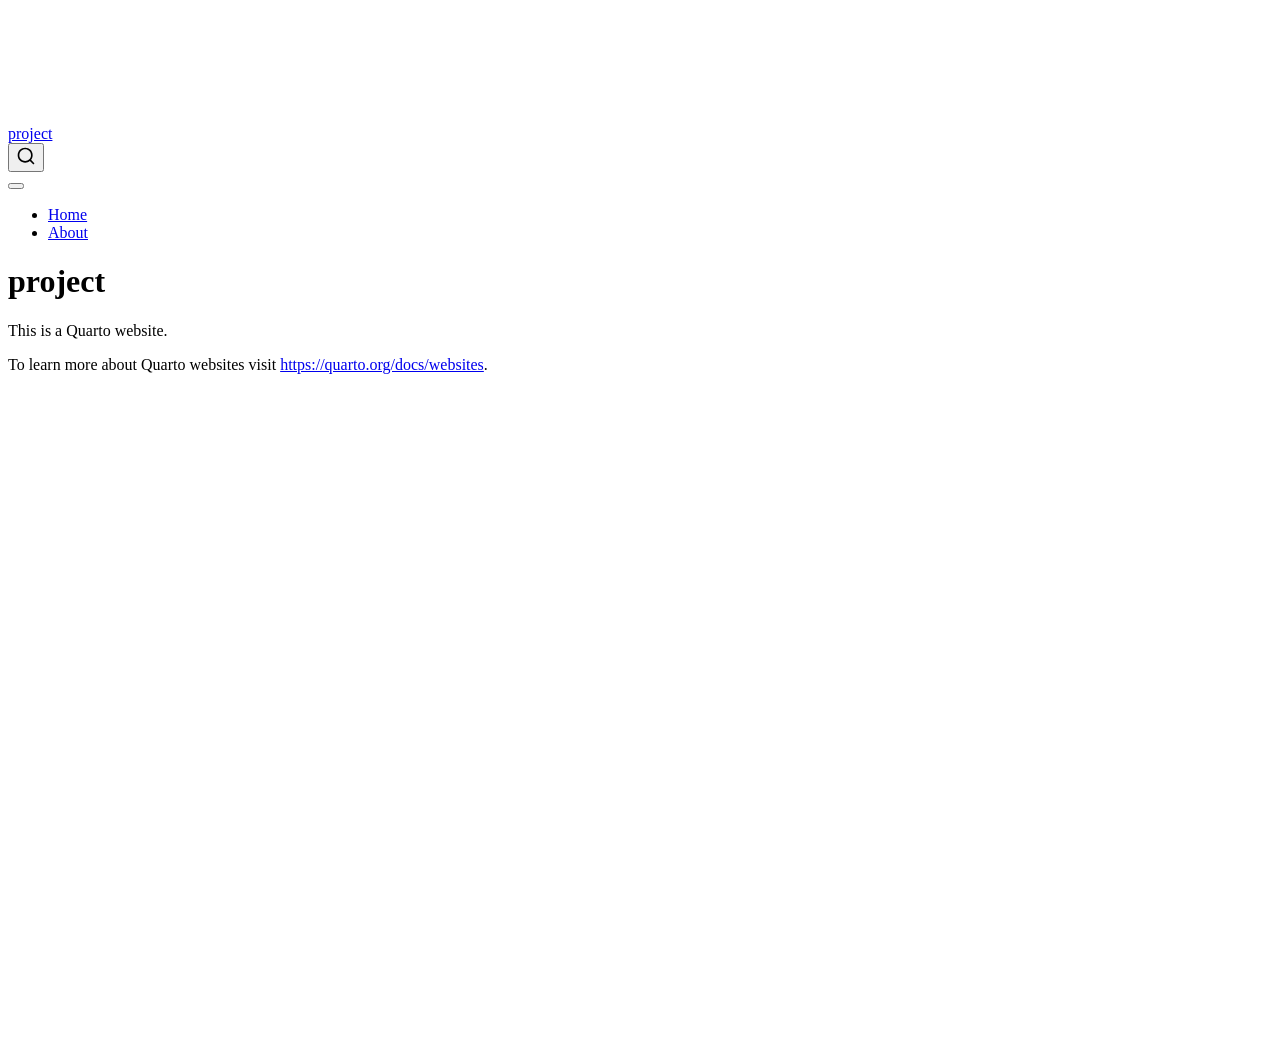
==== docs/index.html @ 721aa234 "initial commit" ====
<!DOCTYPE html>
<html xmlns="http://www.w3.org/1999/xhtml" lang="en" xml:lang="en"><head>

<meta charset="utf-8">
<meta name="generator" content="quarto-1.8.27">

<meta name="viewport" content="width=device-width, initial-scale=1.0, user-scalable=yes">


<title>project</title>
<style>
code{white-space: pre-wrap;}
span.smallcaps{font-variant: small-caps;}
div.columns{display: flex; gap: min(4vw, 1.5em);}
div.column{flex: auto; overflow-x: auto;}
div.hanging-indent{margin-left: 1.5em; text-indent: -1.5em;}
ul.task-list{list-style: none;}
ul.task-list li input[type="checkbox"] {
  width: 0.8em;
  margin: 0 0.8em 0.2em -1em; /* quarto-specific, see https://github.com/quarto-dev/quarto-cli/issues/4556 */ 
  vertical-align: middle;
}
</style>


<script src="site_libs/quarto-nav/quarto-nav.js"></script>
<script src="site_libs/quarto-nav/headroom.min.js"></script>
<script src="site_libs/clipboard/clipboard.min.js"></script>
<script src="site_libs/quarto-search/autocomplete.umd.js"></script>
<script src="site_libs/quarto-search/fuse.min.js"></script>
<script src="site_libs/quarto-search/quarto-search.js"></script>
<meta name="quarto:offset" content="./">
<script src="site_libs/quarto-html/quarto.js" type="module"></script>
<script src="site_libs/quarto-html/tabsets/tabsets.js" type="module"></script>
<script src="site_libs/quarto-html/axe/axe-check.js" type="module"></script>
<script src="site_libs/quarto-html/popper.min.js"></script>
<script src="site_libs/quarto-html/tippy.umd.min.js"></script>
<script src="site_libs/quarto-html/anchor.min.js"></script>
<link href="site_libs/quarto-html/tippy.css" rel="stylesheet">
<link href="site_libs/quarto-html/quarto-syntax-highlighting-ed96de9b727972fe78a7b5d16c58bf87.css" rel="stylesheet" id="quarto-text-highlighting-styles">
<script src="site_libs/bootstrap/bootstrap.min.js"></script>
<link href="site_libs/bootstrap/bootstrap-icons.css" rel="stylesheet">
<link href="site_libs/bootstrap/bootstrap-c82218b12ac0f327fa8bd7d074ce2147.min.css" rel="stylesheet" append-hash="true" id="quarto-bootstrap" data-mode="light">
<script id="quarto-search-options" type="application/json">{
  "location": "navbar",
  "copy-button": false,
  "collapse-after": 3,
  "panel-placement": "end",
  "type": "overlay",
  "limit": 50,
  "keyboard-shortcut": [
    "f",
    "/",
    "s"
  ],
  "show-item-context": false,
  "language": {
    "search-no-results-text": "No results",
    "search-matching-documents-text": "matching documents",
    "search-copy-link-title": "Copy link to search",
    "search-hide-matches-text": "Hide additional matches",
    "search-more-match-text": "more match in this document",
    "search-more-matches-text": "more matches in this document",
    "search-clear-button-title": "Clear",
    "search-text-placeholder": "",
    "search-detached-cancel-button-title": "Cancel",
    "search-submit-button-title": "Submit",
    "search-label": "Search"
  }
}</script>


<link rel="stylesheet" href="styles.css">
</head>

<body class="nav-fixed quarto-light">

<div id="quarto-search-results"></div>
  <header id="quarto-header" class="headroom fixed-top">
    <nav class="navbar navbar-expand-lg " data-bs-theme="dark">
      <div class="navbar-container container-fluid">
      <div class="navbar-brand-container mx-auto">
    <a class="navbar-brand" href="./index.html">
    <span class="navbar-title">project</span>
    </a>
  </div>
            <div id="quarto-search" class="" title="Search"></div>
          <button class="navbar-toggler" type="button" data-bs-toggle="collapse" data-bs-target="#navbarCollapse" aria-controls="navbarCollapse" role="menu" aria-expanded="false" aria-label="Toggle navigation" onclick="if (window.quartoToggleHeadroom) { window.quartoToggleHeadroom(); }">
  <span class="navbar-toggler-icon"></span>
</button>
          <div class="collapse navbar-collapse" id="navbarCollapse">
            <ul class="navbar-nav navbar-nav-scroll me-auto">
  <li class="nav-item">
    <a class="nav-link active" href="./index.html" aria-current="page"> 
<span class="menu-text">Home</span></a>
  </li>  
  <li class="nav-item">
    <a class="nav-link" href="./about.html"> 
<span class="menu-text">About</span></a>
  </li>  
</ul>
          </div> <!-- /navcollapse -->
            <div class="quarto-navbar-tools">
</div>
      </div> <!-- /container-fluid -->
    </nav>
</header>
<!-- content -->
<div id="quarto-content" class="quarto-container page-columns page-rows-contents page-layout-article page-navbar">
<!-- sidebar -->
<!-- margin-sidebar -->
    <div id="quarto-margin-sidebar" class="sidebar margin-sidebar zindex-bottom">
        
    </div>
<!-- main -->
<main class="content" id="quarto-document-content">

<header id="title-block-header" class="quarto-title-block default">
<div class="quarto-title">
<h1 class="title">project</h1>
</div>



<div class="quarto-title-meta">

    
  
    
  </div>
  


</header>


<p>This is a Quarto website.</p>
<p>To learn more about Quarto websites visit <a href="https://quarto.org/docs/websites" class="uri">https://quarto.org/docs/websites</a>.</p>



</main> <!-- /main -->
<script id="quarto-html-after-body" type="application/javascript">
  window.document.addEventListener("DOMContentLoaded", function (event) {
    const icon = "";
    const anchorJS = new window.AnchorJS();
    anchorJS.options = {
      placement: 'right',
      icon: icon
    };
    anchorJS.add('.anchored');
    const isCodeAnnotation = (el) => {
      for (const clz of el.classList) {
        if (clz.startsWith('code-annotation-')) {                     
          return true;
        }
      }
      return false;
    }
    const onCopySuccess = function(e) {
      // button target
      const button = e.trigger;
      // don't keep focus
      button.blur();
      // flash "checked"
      button.classList.add('code-copy-button-checked');
      var currentTitle = button.getAttribute("title");
      button.setAttribute("title", "Copied!");
      let tooltip;
      if (window.bootstrap) {
        button.setAttribute("data-bs-toggle", "tooltip");
        button.setAttribute("data-bs-placement", "left");
        button.setAttribute("data-bs-title", "Copied!");
        tooltip = new bootstrap.Tooltip(button, 
          { trigger: "manual", 
            customClass: "code-copy-button-tooltip",
            offset: [0, -8]});
        tooltip.show();    
      }
      setTimeout(function() {
        if (tooltip) {
          tooltip.hide();
          button.removeAttribute("data-bs-title");
          button.removeAttribute("data-bs-toggle");
          button.removeAttribute("data-bs-placement");
        }
        button.setAttribute("title", currentTitle);
        button.classList.remove('code-copy-button-checked');
      }, 1000);
      // clear code selection
      e.clearSelection();
    }
    const getTextToCopy = function(trigger) {
      const outerScaffold = trigger.parentElement.cloneNode(true);
      const codeEl = outerScaffold.querySelector('code');
      for (const childEl of codeEl.children) {
        if (isCodeAnnotation(childEl)) {
          childEl.remove();
        }
      }
      return codeEl.innerText;
    }
    const clipboard = new window.ClipboardJS('.code-copy-button:not([data-in-quarto-modal])', {
      text: getTextToCopy
    });
    clipboard.on('success', onCopySuccess);
    if (window.document.getElementById('quarto-embedded-source-code-modal')) {
      const clipboardModal = new window.ClipboardJS('.code-copy-button[data-in-quarto-modal]', {
        text: getTextToCopy,
        container: window.document.getElementById('quarto-embedded-source-code-modal')
      });
      clipboardModal.on('success', onCopySuccess);
    }
      var localhostRegex = new RegExp(/^(?:http|https):\/\/localhost\:?[0-9]*\//);
      var mailtoRegex = new RegExp(/^mailto:/);
        var filterRegex = new RegExp('/' + window.location.host + '/');
      var isInternal = (href) => {
          return filterRegex.test(href) || localhostRegex.test(href) || mailtoRegex.test(href);
      }
      // Inspect non-navigation links and adorn them if external
     var links = window.document.querySelectorAll('a[href]:not(.nav-link):not(.navbar-brand):not(.toc-action):not(.sidebar-link):not(.sidebar-item-toggle):not(.pagination-link):not(.no-external):not([aria-hidden]):not(.dropdown-item):not(.quarto-navigation-tool):not(.about-link)');
      for (var i=0; i<links.length; i++) {
        const link = links[i];
        if (!isInternal(link.href)) {
          // undo the damage that might have been done by quarto-nav.js in the case of
          // links that we want to consider external
          if (link.dataset.originalHref !== undefined) {
            link.href = link.dataset.originalHref;
          }
        }
      }
    function tippyHover(el, contentFn, onTriggerFn, onUntriggerFn) {
      const config = {
        allowHTML: true,
        maxWidth: 500,
        delay: 100,
        arrow: false,
        appendTo: function(el) {
            return el.parentElement;
        },
        interactive: true,
        interactiveBorder: 10,
        theme: 'quarto',
        placement: 'bottom-start',
      };
      if (contentFn) {
        config.content = contentFn;
      }
      if (onTriggerFn) {
        config.onTrigger = onTriggerFn;
      }
      if (onUntriggerFn) {
        config.onUntrigger = onUntriggerFn;
      }
      window.tippy(el, config); 
    }
    const noterefs = window.document.querySelectorAll('a[role="doc-noteref"]');
    for (var i=0; i<noterefs.length; i++) {
      const ref = noterefs[i];
      tippyHover(ref, function() {
        // use id or data attribute instead here
        let href = ref.getAttribute('data-footnote-href') || ref.getAttribute('href');
        try { href = new URL(href).hash; } catch {}
        const id = href.replace(/^#\/?/, "");
        const note = window.document.getElementById(id);
        if (note) {
          return note.innerHTML;
        } else {
          return "";
        }
      });
    }
    const xrefs = window.document.querySelectorAll('a.quarto-xref');
    const processXRef = (id, note) => {
      // Strip column container classes
      const stripColumnClz = (el) => {
        el.classList.remove("page-full", "page-columns");
        if (el.children) {
          for (const child of el.children) {
            stripColumnClz(child);
          }
        }
      }
      stripColumnClz(note)
      if (id === null || id.startsWith('sec-')) {
        // Special case sections, only their first couple elements
        const container = document.createElement("div");
        if (note.children && note.children.length > 2) {
          container.appendChild(note.children[0].cloneNode(true));
          for (let i = 1; i < note.children.length; i++) {
            const child = note.children[i];
            if (child.tagName === "P" && child.innerText === "") {
              continue;
            } else {
              container.appendChild(child.cloneNode(true));
              break;
            }
          }
          if (window.Quarto?.typesetMath) {
            window.Quarto.typesetMath(container);
          }
          return container.innerHTML
        } else {
          if (window.Quarto?.typesetMath) {
            window.Quarto.typesetMath(note);
          }
          return note.innerHTML;
        }
      } else {
        // Remove any anchor links if they are present
        const anchorLink = note.querySelector('a.anchorjs-link');
        if (anchorLink) {
          anchorLink.remove();
        }
        if (window.Quarto?.typesetMath) {
          window.Quarto.typesetMath(note);
        }
        if (note.classList.contains("callout")) {
          return note.outerHTML;
        } else {
          return note.innerHTML;
        }
      }
    }
    for (var i=0; i<xrefs.length; i++) {
      const xref = xrefs[i];
      tippyHover(xref, undefined, function(instance) {
        instance.disable();
        let url = xref.getAttribute('href');
        let hash = undefined; 
        if (url.startsWith('#')) {
          hash = url;
        } else {
          try { hash = new URL(url).hash; } catch {}
        }
        if (hash) {
          const id = hash.replace(/^#\/?/, "");
          const note = window.document.getElementById(id);
          if (note !== null) {
            try {
              const html = processXRef(id, note.cloneNode(true));
              instance.setContent(html);
            } finally {
              instance.enable();
              instance.show();
            }
          } else {
            // See if we can fetch this
            fetch(url.split('#')[0])
            .then(res => res.text())
            .then(html => {
              const parser = new DOMParser();
              const htmlDoc = parser.parseFromString(html, "text/html");
              const note = htmlDoc.getElementById(id);
              if (note !== null) {
                const html = processXRef(id, note);
                instance.setContent(html);
              } 
            }).finally(() => {
              instance.enable();
              instance.show();
            });
          }
        } else {
          // See if we can fetch a full url (with no hash to target)
          // This is a special case and we should probably do some content thinning / targeting
          fetch(url)
          .then(res => res.text())
          .then(html => {
            const parser = new DOMParser();
            const htmlDoc = parser.parseFromString(html, "text/html");
            const note = htmlDoc.querySelector('main.content');
            if (note !== null) {
              // This should only happen for chapter cross references
              // (since there is no id in the URL)
              // remove the first header
              if (note.children.length > 0 && note.children[0].tagName === "HEADER") {
                note.children[0].remove();
              }
              const html = processXRef(null, note);
              instance.setContent(html);
            } 
          }).finally(() => {
            instance.enable();
            instance.show();
          });
        }
      }, function(instance) {
      });
    }
        let selectedAnnoteEl;
        const selectorForAnnotation = ( cell, annotation) => {
          let cellAttr = 'data-code-cell="' + cell + '"';
          let lineAttr = 'data-code-annotation="' +  annotation + '"';
          const selector = 'span[' + cellAttr + '][' + lineAttr + ']';
          return selector;
        }
        const selectCodeLines = (annoteEl) => {
          const doc = window.document;
          const targetCell = annoteEl.getAttribute("data-target-cell");
          const targetAnnotation = annoteEl.getAttribute("data-target-annotation");
          const annoteSpan = window.document.querySelector(selectorForAnnotation(targetCell, targetAnnotation));
          const lines = annoteSpan.getAttribute("data-code-lines").split(",");
          const lineIds = lines.map((line) => {
            return targetCell + "-" + line;
          })
          let top = null;
          let height = null;
          let parent = null;
          if (lineIds.length > 0) {
              //compute the position of the single el (top and bottom and make a div)
              const el = window.document.getElementById(lineIds[0]);
              top = el.offsetTop;
              height = el.offsetHeight;
              parent = el.parentElement.parentElement;
            if (lineIds.length > 1) {
              const lastEl = window.document.getElementById(lineIds[lineIds.length - 1]);
              const bottom = lastEl.offsetTop + lastEl.offsetHeight;
              height = bottom - top;
            }
            if (top !== null && height !== null && parent !== null) {
              // cook up a div (if necessary) and position it 
              let div = window.document.getElementById("code-annotation-line-highlight");
              if (div === null) {
                div = window.document.createElement("div");
                div.setAttribute("id", "code-annotation-line-highlight");
                div.style.position = 'absolute';
                parent.appendChild(div);
              }
              div.style.top = top - 2 + "px";
              div.style.height = height + 4 + "px";
              div.style.left = 0;
              let gutterDiv = window.document.getElementById("code-annotation-line-highlight-gutter");
              if (gutterDiv === null) {
                gutterDiv = window.document.createElement("div");
                gutterDiv.setAttribute("id", "code-annotation-line-highlight-gutter");
                gutterDiv.style.position = 'absolute';
                const codeCell = window.document.getElementById(targetCell);
                const gutter = codeCell.querySelector('.code-annotation-gutter');
                gutter.appendChild(gutterDiv);
              }
              gutterDiv.style.top = top - 2 + "px";
              gutterDiv.style.height = height + 4 + "px";
            }
            selectedAnnoteEl = annoteEl;
          }
        };
        const unselectCodeLines = () => {
          const elementsIds = ["code-annotation-line-highlight", "code-annotation-line-highlight-gutter"];
          elementsIds.forEach((elId) => {
            const div = window.document.getElementById(elId);
            if (div) {
              div.remove();
            }
          });
          selectedAnnoteEl = undefined;
        };
          // Handle positioning of the toggle
      window.addEventListener(
        "resize",
        throttle(() => {
          elRect = undefined;
          if (selectedAnnoteEl) {
            selectCodeLines(selectedAnnoteEl);
          }
        }, 10)
      );
      function throttle(fn, ms) {
      let throttle = false;
      let timer;
        return (...args) => {
          if(!throttle) { // first call gets through
              fn.apply(this, args);
              throttle = true;
          } else { // all the others get throttled
              if(timer) clearTimeout(timer); // cancel #2
              timer = setTimeout(() => {
                fn.apply(this, args);
                timer = throttle = false;
              }, ms);
          }
        };
      }
        // Attach click handler to the DT
        const annoteDls = window.document.querySelectorAll('dt[data-target-cell]');
        for (const annoteDlNode of annoteDls) {
          annoteDlNode.addEventListener('click', (event) => {
            const clickedEl = event.target;
            if (clickedEl !== selectedAnnoteEl) {
              unselectCodeLines();
              const activeEl = window.document.querySelector('dt[data-target-cell].code-annotation-active');
              if (activeEl) {
                activeEl.classList.remove('code-annotation-active');
              }
              selectCodeLines(clickedEl);
              clickedEl.classList.add('code-annotation-active');
            } else {
              // Unselect the line
              unselectCodeLines();
              clickedEl.classList.remove('code-annotation-active');
            }
          });
        }
    const findCites = (el) => {
      const parentEl = el.parentElement;
      if (parentEl) {
        const cites = parentEl.dataset.cites;
        if (cites) {
          return {
            el,
            cites: cites.split(' ')
          };
        } else {
          return findCites(el.parentElement)
        }
      } else {
        return undefined;
      }
    };
    var bibliorefs = window.document.querySelectorAll('a[role="doc-biblioref"]');
    for (var i=0; i<bibliorefs.length; i++) {
      const ref = bibliorefs[i];
      const citeInfo = findCites(ref);
      if (citeInfo) {
        tippyHover(citeInfo.el, function() {
          var popup = window.document.createElement('div');
          citeInfo.cites.forEach(function(cite) {
            var citeDiv = window.document.createElement('div');
            citeDiv.classList.add('hanging-indent');
            citeDiv.classList.add('csl-entry');
            var biblioDiv = window.document.getElementById('ref-' + cite);
            if (biblioDiv) {
              citeDiv.innerHTML = biblioDiv.innerHTML;
            }
            popup.appendChild(citeDiv);
          });
          return popup.innerHTML;
        });
      }
    }
  });
  </script>
</div> <!-- /content -->




</body></html>
---- docs/site_libs/quarto-html/tippy.css ----
.tippy-box[data-animation=fade][data-state=hidden]{opacity:0}[data-tippy-root]{max-width:calc(100vw - 10px)}.tippy-box{position:relative;background-color:#333;color:#fff;border-radius:4px;font-size:14px;line-height:1.4;white-space:normal;outline:0;transition-property:transform,visibility,opacity}.tippy-box[data-placement^=top]>.tippy-arrow{bottom:0}.tippy-box[data-placement^=top]>.tippy-arrow:before{bottom:-7px;left:0;border-width:8px 8px 0;border-top-color:initial;transform-origin:center top}.tippy-box[data-placement^=bottom]>.tippy-arrow{top:0}.tippy-box[data-placement^=bottom]>.tippy-arrow:before{top:-7px;left:0;border-width:0 8px 8px;border-bottom-color:initial;transform-origin:center bottom}.tippy-box[data-placement^=left]>.tippy-arrow{right:0}.tippy-box[data-placement^=left]>.tippy-arrow:before{border-width:8px 0 8px 8px;border-left-color:initial;right:-7px;transform-origin:center left}.tippy-box[data-placement^=right]>.tippy-arrow{left:0}.tippy-box[data-placement^=right]>.tippy-arrow:before{left:-7px;border-width:8px 8px 8px 0;border-right-color:initial;transform-origin:center right}.tippy-box[data-inertia][data-state=visible]{transition-timing-function:cubic-bezier(.54,1.5,.38,1.11)}.tippy-arrow{width:16px;height:16px;color:#333}.tippy-arrow:before{content:"";position:absolute;border-color:transparent;border-style:solid}.tippy-content{position:relative;padding:5px 9px;z-index:1}
---- docs/site_libs/quarto-html/quarto-syntax-highlighting-ed96de9b727972fe78a7b5d16c58bf87.css ----
/* quarto syntax highlight colors */
:root {
  --quarto-hl-ot-color: #003B4F;
  --quarto-hl-at-color: #657422;
  --quarto-hl-ss-color: #20794D;
  --quarto-hl-an-color: #5E5E5E;
  --quarto-hl-fu-color: #4758AB;
  --quarto-hl-st-color: #20794D;
  --quarto-hl-cf-color: #003B4F;
  --quarto-hl-op-color: #5E5E5E;
  --quarto-hl-er-color: #AD0000;
  --quarto-hl-bn-color: #AD0000;
  --quarto-hl-al-color: #AD0000;
  --quarto-hl-va-color: #111111;
  --quarto-hl-bu-color: inherit;
  --quarto-hl-ex-color: inherit;
  --quarto-hl-pp-color: #AD0000;
  --quarto-hl-in-color: #5E5E5E;
  --quarto-hl-vs-color: #20794D;
  --quarto-hl-wa-color: #5E5E5E;
  --quarto-hl-do-color: #5E5E5E;
  --quarto-hl-im-color: #00769E;
  --quarto-hl-ch-color: #20794D;
  --quarto-hl-dt-color: #AD0000;
  --quarto-hl-fl-color: #AD0000;
  --quarto-hl-co-color: #5E5E5E;
  --quarto-hl-cv-color: #5E5E5E;
  --quarto-hl-cn-color: #8f5902;
  --quarto-hl-sc-color: #5E5E5E;
  --quarto-hl-dv-color: #AD0000;
  --quarto-hl-kw-color: #003B4F;
}

/* other quarto variables */
:root {
  --quarto-font-monospace: SFMono-Regular, Menlo, Monaco, Consolas, "Liberation Mono", "Courier New", monospace;
}

/* syntax highlight based on Pandoc's rules */
pre > code.sourceCode > span {
  color: #003B4F;
}

code.sourceCode > span {
  color: #003B4F;
}

div.sourceCode,
div.sourceCode pre.sourceCode {
  color: #003B4F;
}

/* Normal */
code span {
  color: #003B4F;
}

/* Alert */
code span.al {
  color: #AD0000;
  font-style: inherit;
}

/* Annotation */
code span.an {
  color: #5E5E5E;
  font-style: inherit;
}

/* Attribute */
code span.at {
  color: #657422;
  font-style: inherit;
}

/* BaseN */
code span.bn {
  color: #AD0000;
  font-style: inherit;
}

/* BuiltIn */
code span.bu {
  font-style: inherit;
}

/* ControlFlow */
code span.cf {
  color: #003B4F;
  font-weight: bold;
  font-style: inherit;
}

/* Char */
code span.ch {
  color: #20794D;
  font-style: inherit;
}

/* Constant */
code span.cn {
  color: #8f5902;
  font-style: inherit;
}

/* Comment */
code span.co {
  color: #5E5E5E;
  font-style: inherit;
}

/* CommentVar */
code span.cv {
  color: #5E5E5E;
  font-style: italic;
}

/* Documentation */
code span.do {
  color: #5E5E5E;
  font-style: italic;
}

/* DataType */
code span.dt {
  color: #AD0000;
  font-style: inherit;
}

/* DecVal */
code span.dv {
  color: #AD0000;
  font-style: inherit;
}

/* Error */
code span.er {
  color: #AD0000;
  font-style: inherit;
}

/* Extension */
code span.ex {
  font-style: inherit;
}

/* Float */
code span.fl {
  color: #AD0000;
  font-style: inherit;
}

/* Function */
code span.fu {
  color: #4758AB;
  font-style: inherit;
}

/* Import */
code span.im {
  color: #00769E;
  font-style: inherit;
}

/* Information */
code span.in {
  color: #5E5E5E;
  font-style: inherit;
}

/* Keyword */
code span.kw {
  color: #003B4F;
  font-weight: bold;
  font-style: inherit;
}

/* Operator */
code span.op {
  color: #5E5E5E;
  font-style: inherit;
}

/* Other */
code span.ot {
  color: #003B4F;
  font-style: inherit;
}

/* Preprocessor */
code span.pp {
  color: #AD0000;
  font-style: inherit;
}

/* SpecialChar */
code span.sc {
  color: #5E5E5E;
  font-style: inherit;
}

/* SpecialString */
code span.ss {
  color: #20794D;
  font-style: inherit;
}

/* String */
code span.st {
  color: #20794D;
  font-style: inherit;
}

/* Variable */
code span.va {
  color: #111111;
  font-style: inherit;
}

/* VerbatimString */
code span.vs {
  color: #20794D;
  font-style: inherit;
}

/* Warning */
code span.wa {
  color: #5E5E5E;
  font-style: italic;
}

.prevent-inlining {
  content: "</";
}

/*# sourceMappingURL=0920dd6d7437995b8cdf7429764427b1.css.map */
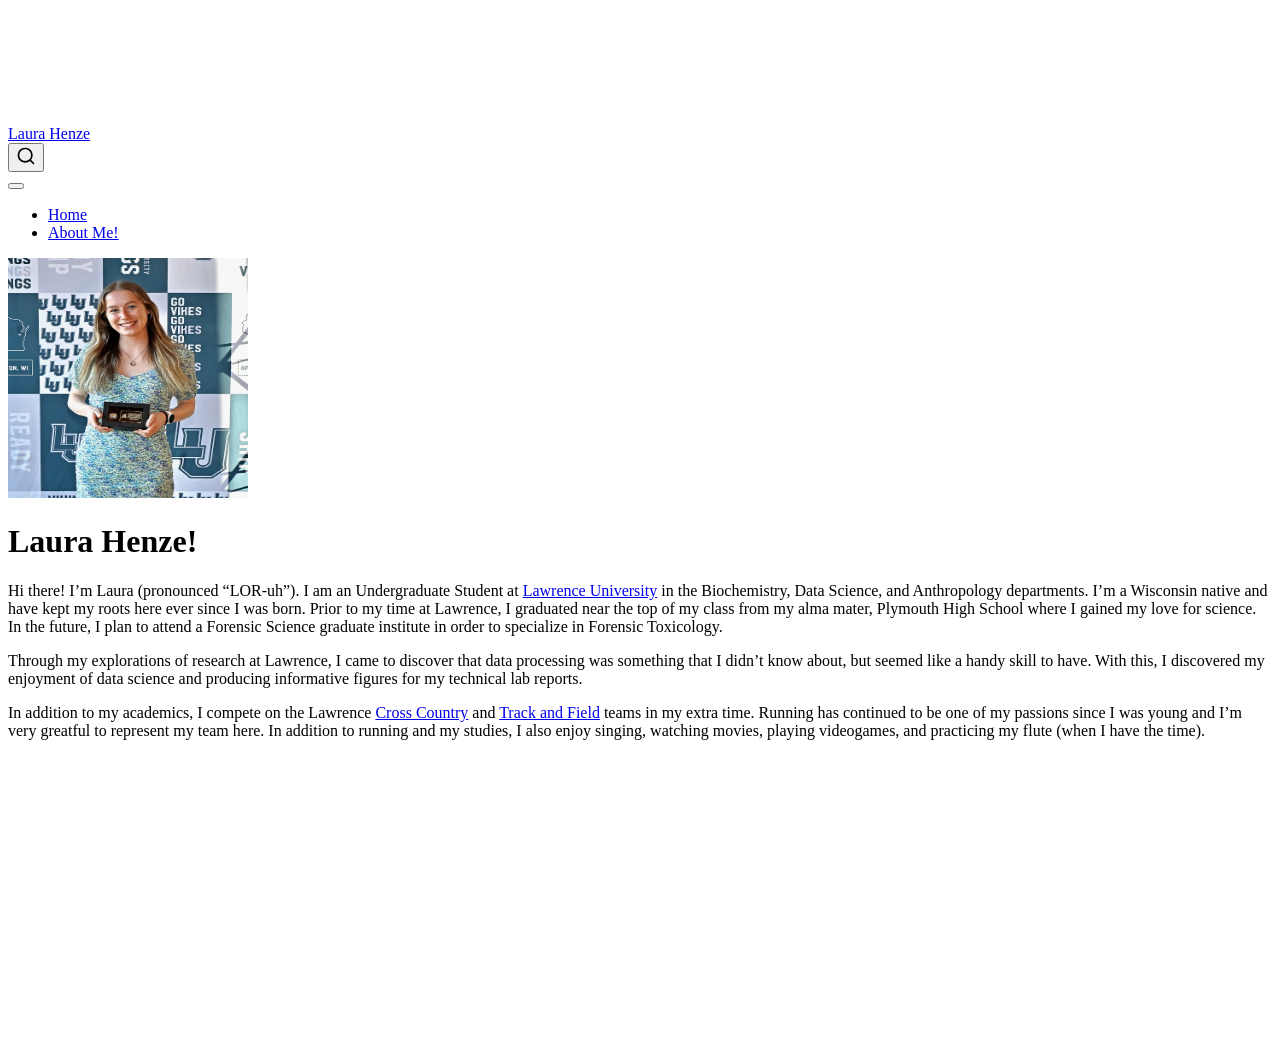
==== commit ad407d3c: "commit 4/6" ====
--- a/docs/index.html
+++ b/docs/index.html
@@ -7,7 +7,7 @@
 <meta name="viewport" content="width=device-width, initial-scale=1.0, user-scalable=yes">
 
 
-<title>project</title>
+<title>Laura Henze! – Laura Henze</title>
 <style>
 code{white-space: pre-wrap;}
 span.smallcaps{font-variant: small-caps;}
@@ -35,12 +35,13 @@
 <script src="site_libs/quarto-html/axe/axe-check.js" type="module"></script>
 <script src="site_libs/quarto-html/popper.min.js"></script>
 <script src="site_libs/quarto-html/tippy.umd.min.js"></script>
-<script src="site_libs/quarto-html/anchor.min.js"></script>
 <link href="site_libs/quarto-html/tippy.css" rel="stylesheet">
 <link href="site_libs/quarto-html/quarto-syntax-highlighting-ed96de9b727972fe78a7b5d16c58bf87.css" rel="stylesheet" id="quarto-text-highlighting-styles">
 <script src="site_libs/bootstrap/bootstrap.min.js"></script>
 <link href="site_libs/bootstrap/bootstrap-icons.css" rel="stylesheet">
 <link href="site_libs/bootstrap/bootstrap-c82218b12ac0f327fa8bd7d074ce2147.min.css" rel="stylesheet" append-hash="true" id="quarto-bootstrap" data-mode="light">
+<link href="site_libs/quarto-contrib/fontawesome6-6.7.2/all.min.css" rel="stylesheet">
+<link href="site_libs/quarto-contrib/fontawesome6-6.7.2/latex-fontsize.css" rel="stylesheet">
 <script id="quarto-search-options" type="application/json">{
   "location": "navbar",
   "copy-button": false,
@@ -73,7 +74,7 @@
 <link rel="stylesheet" href="styles.css">
 </head>
 
-<body class="nav-fixed quarto-light">
+<body class="nav-fixed fullcontent quarto-light">
 
 <div id="quarto-search-results"></div>
   <header id="quarto-header" class="headroom fixed-top">
@@ -81,7 +82,7 @@
       <div class="navbar-container container-fluid">
       <div class="navbar-brand-container mx-auto">
     <a class="navbar-brand" href="./index.html">
-    <span class="navbar-title">project</span>
+    <span class="navbar-title">Laura Henze</span>
     </a>
   </div>
             <div id="quarto-search" class="" title="Search"></div>
@@ -96,7 +97,7 @@
   </li>  
   <li class="nav-item">
     <a class="nav-link" href="./about.html"> 
-<span class="menu-text">About</span></a>
+<span class="menu-text">About Me!</span></a>
   </li>  
 </ul>
           </div> <!-- /navcollapse -->
@@ -109,46 +110,35 @@
 <div id="quarto-content" class="quarto-container page-columns page-rows-contents page-layout-article page-navbar">
 <!-- sidebar -->
 <!-- margin-sidebar -->
-    <div id="quarto-margin-sidebar" class="sidebar margin-sidebar zindex-bottom">
-        
-    </div>
+    
 <!-- main -->
-<main class="content" id="quarto-document-content">
-
-<header id="title-block-header" class="quarto-title-block default">
+<div class="quarto-about-jolla">
+  <img src="images/_DSC4929.jpg" class="about-image
+  round " style="height: 15em; width: 15em;">
+ <header id="title-block-header" class="quarto-title-block default">
 <div class="quarto-title">
-<h1 class="title">project</h1>
+<h1 class="title">Laura Henze!</h1>
 </div>
-
-
-
 <div class="quarto-title-meta">
-
-    
-  
-    
   </div>
-  
-
-
-</header>
-
-
-<p>This is a Quarto website.</p>
-<p>To learn more about Quarto websites visit <a href="https://quarto.org/docs/websites" class="uri">https://quarto.org/docs/websites</a>.</p>
-
-
-
-</main> <!-- /main -->
+</header><main class="content" id="quarto-document-content">
+<div id="bio">
+<p>Hi there! I’m Laura (pronounced “LOR-uh”). I am an Undergraduate Student at <a href="https://www.lawrence.edu/">Lawrence University</a> in the Biochemistry, Data Science, and Anthropology departments. I’m a Wisconsin native and have kept my roots here ever since I was born. Prior to my time at Lawrence, I graduated near the top of my class from my alma mater, Plymouth High School where I gained my love for science. In the future, I plan to attend a Forensic Science graduate institute in order to specialize in Forensic Toxicology.</p>
+<p>Through my explorations of research at Lawrence, I came to discover that data processing was something that I didn’t know about, but seemed like a handy skill to have. With this, I discovered my enjoyment of data science and producing informative figures for my technical lab reports.</p>
+<p>In addition to my academics, I compete on the Lawrence <a href="https://vikings.lawrence.edu/sports/wcross">Cross Country</a> and <a href="https://vikings.lawrence.edu/sports/wcross">Track and Field</a> teams in my extra time. Running has continued to be one of my passions since I was young and I’m very greatful to represent my team here. In addition to running and my studies, I also enjoy singing, watching movies, playing videogames, and practicing my flute (when I have the time).</p>
+<div id="landing-icons">
+<p><a href="https://github.com/Laura-Henze" target="_blank"><i class="fa-brands fa-github" title="github" aria-label="github"></i></a> &nbsp; <a href="mailto:laura.k.henze@lawrence.edu"><i class="fa-solid fa-envelope" title="envelope" aria-label="envelope"></i></a></p>
+</div>
+</div>
+<!-- [](https://bsky.app/profile/samcsik.bsky.social){target="_blank"} &nbsp;  -->
+<!-- [](https://bsky.app/profile/samcsik.bsky.social){target="_blank"} &nbsp;  -->
+
+
+</main>  
+</div>
+ <!-- /main -->
 <script id="quarto-html-after-body" type="application/javascript">
   window.document.addEventListener("DOMContentLoaded", function (event) {
-    const icon = "";
-    const anchorJS = new window.AnchorJS();
-    anchorJS.options = {
-      placement: 'right',
-      icon: icon
-    };
-    anchorJS.add('.anchored');
     const isCodeAnnotation = (el) => {
       for (const clz of el.classList) {
         if (clz.startsWith('code-annotation-')) {                     
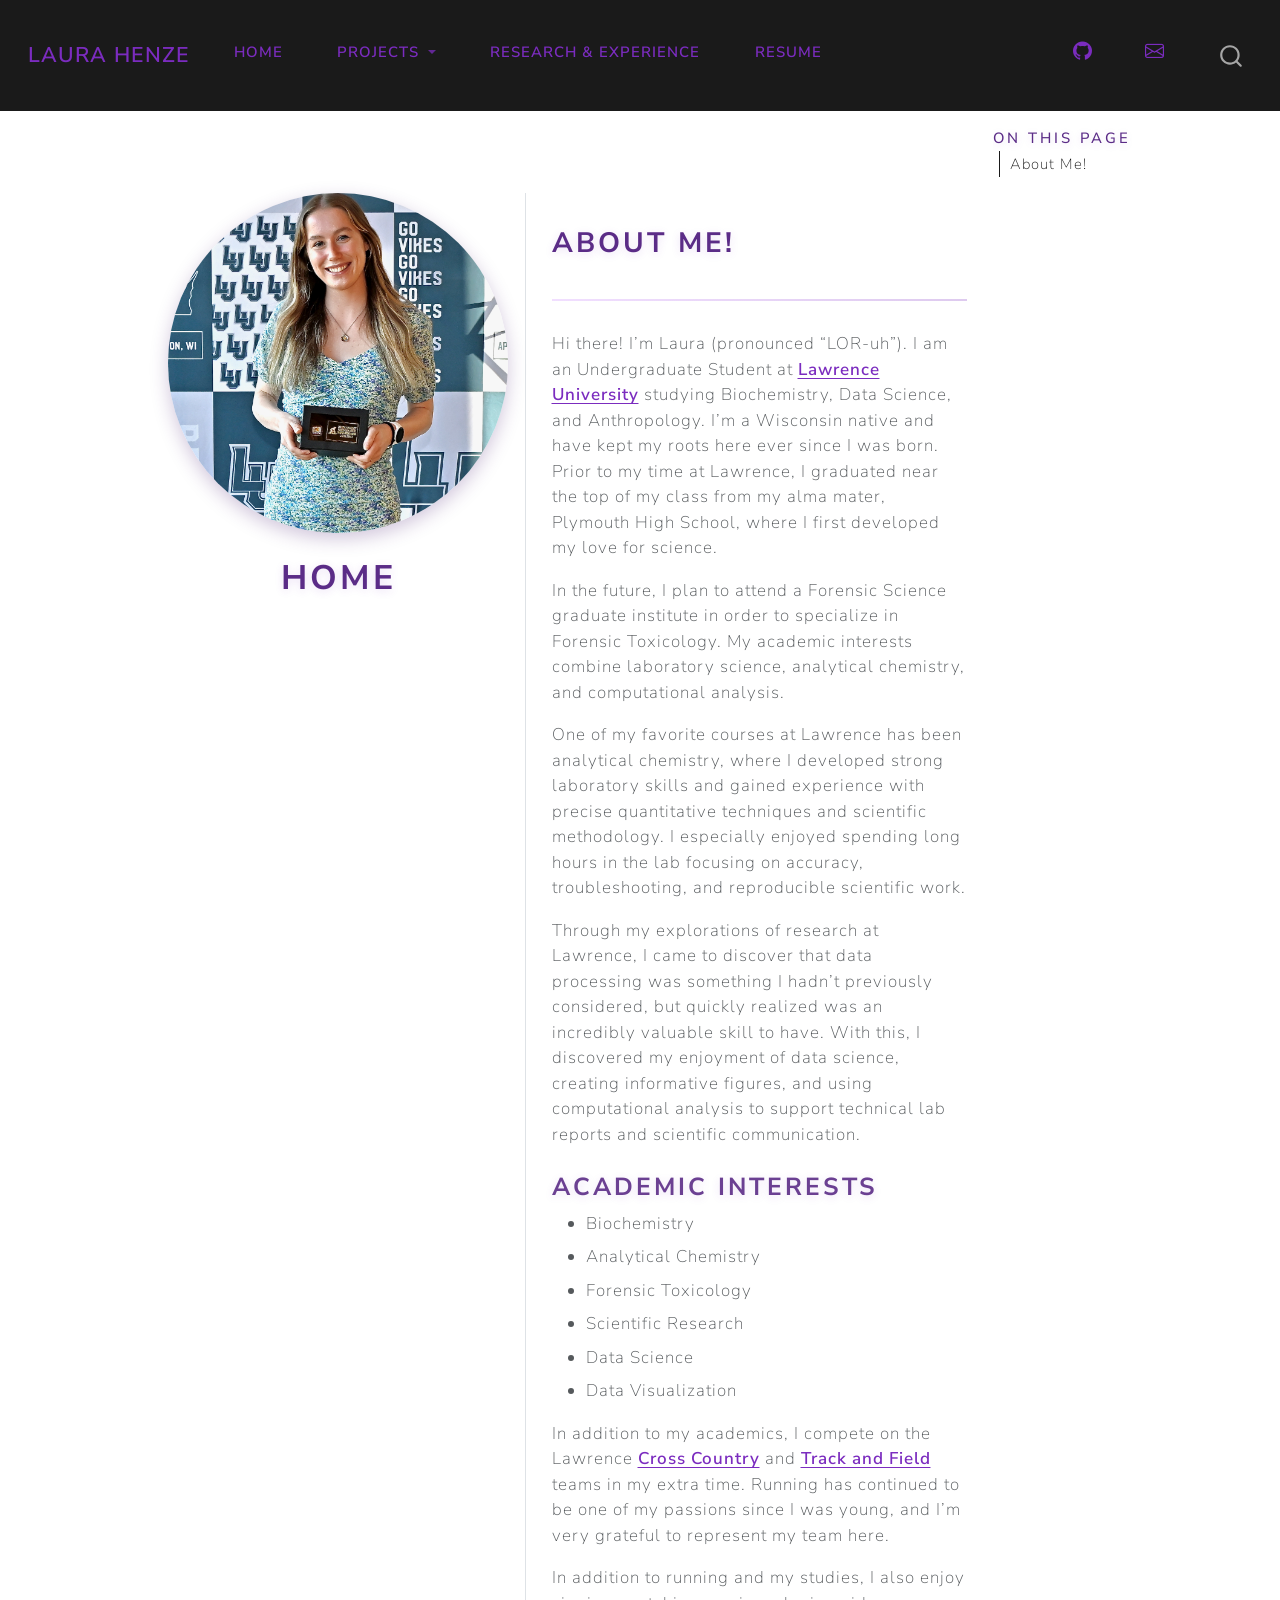
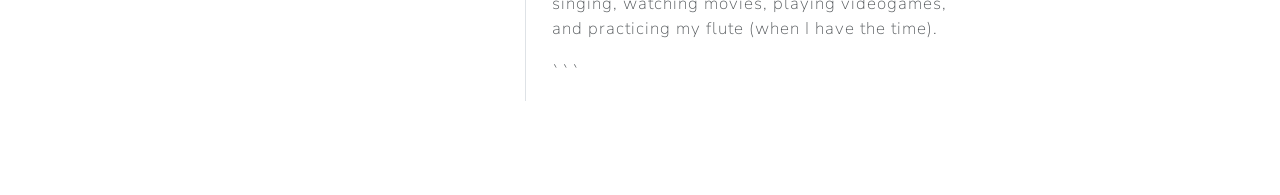
==== commit 56d102bf: "5/29 edits" ====
--- a/docs/index.html
+++ b/docs/index.html
@@ -7,7 +7,7 @@
 <meta name="viewport" content="width=device-width, initial-scale=1.0, user-scalable=yes">
 
 
-<title>Laura Henze! – Laura Henze</title>
+<title>Home – Laura Henze</title>
 <style>
 code{white-space: pre-wrap;}
 span.smallcaps{font-variant: small-caps;}
@@ -39,9 +39,7 @@
 <link href="site_libs/quarto-html/quarto-syntax-highlighting-ed96de9b727972fe78a7b5d16c58bf87.css" rel="stylesheet" id="quarto-text-highlighting-styles">
 <script src="site_libs/bootstrap/bootstrap.min.js"></script>
 <link href="site_libs/bootstrap/bootstrap-icons.css" rel="stylesheet">
-<link href="site_libs/bootstrap/bootstrap-c82218b12ac0f327fa8bd7d074ce2147.min.css" rel="stylesheet" append-hash="true" id="quarto-bootstrap" data-mode="light">
-<link href="site_libs/quarto-contrib/fontawesome6-6.7.2/all.min.css" rel="stylesheet">
-<link href="site_libs/quarto-contrib/fontawesome6-6.7.2/latex-fontsize.css" rel="stylesheet">
+<link href="site_libs/bootstrap/bootstrap-ecc2c41da66b8dbb0d339e6754a59479.min.css" rel="stylesheet" append-hash="true" id="quarto-bootstrap" data-mode="light">
 <script id="quarto-search-options" type="application/json">{
   "location": "navbar",
   "copy-button": false,
@@ -74,7 +72,7 @@
 <link rel="stylesheet" href="styles.css">
 </head>
 
-<body class="nav-fixed fullcontent quarto-light">
+<body class="nav-fixed quarto-light">
 
 <div id="quarto-search-results"></div>
   <header id="quarto-header" class="headroom fixed-top">
@@ -95,9 +93,56 @@
     <a class="nav-link active" href="./index.html" aria-current="page"> 
 <span class="menu-text">Home</span></a>
   </li>  
+  <li class="nav-item dropdown ">
+    <a class="nav-link dropdown-toggle" href="#" id="nav-menu-projects" role="link" data-bs-toggle="dropdown" aria-expanded="false">
+ <span class="menu-text">Projects</span>
+    </a>
+    <ul class="dropdown-menu" aria-labelledby="nav-menu-projects">    
+        <li>
+    <a class="dropdown-item" href="./projects.html">
+ <span class="dropdown-text">All Projects</span></a>
+  </li>  
+        <li>
+    <a class="dropdown-item" href="./projects/pristineR.html">
+ <span class="dropdown-text">pristineR Package</span></a>
+  </li>  
+        <li>
+    <a class="dropdown-item" href="./projects/sql_project.html">
+ <span class="dropdown-text">SQL Project</span></a>
+  </li>  
+        <li>
+    <a class="dropdown-item" href="./projects/text_analysis.html">
+ <span class="dropdown-text">Text Analysis Project</span></a>
+  </li>  
+        <li>
+    <a class="dropdown-item" href="./projects/poster_project.html">
+ <span class="dropdown-text">Poster Project</span></a>
+  </li>  
+        <li>
+    <a class="dropdown-item" href="./projects/research.qmd">
+ <span class="dropdown-text">Research Beyond Class</span></a>
+  </li>  
+    </ul>
+  </li>
   <li class="nav-item">
-    <a class="nav-link" href="./about.html"> 
-<span class="menu-text">About Me!</span></a>
+    <a class="nav-link" href="./experience.html"> 
+<span class="menu-text">Research &amp; Experience</span></a>
+  </li>  
+  <li class="nav-item">
+    <a class="nav-link" href="./resume.qmd"> 
+<span class="menu-text">Resume</span></a>
+  </li>  
+</ul>
+            <ul class="navbar-nav navbar-nav-scroll ms-auto">
+  <li class="nav-item compact">
+    <a class="nav-link" href="https://github.com/Laura-Henze/Laura-Henze.github.io"> <i class="bi bi-github" role="img">
+</i> 
+<span class="menu-text"></span></a>
+  </li>  
+  <li class="nav-item compact">
+    <a class="nav-link" href="mailto:henzel@lawrence.edu"> <i class="bi bi-envelope" role="img">
+</i> 
+<span class="menu-text"></span></a>
   </li>  
 </ul>
           </div> <!-- /navcollapse -->
@@ -110,33 +155,65 @@
 <div id="quarto-content" class="quarto-container page-columns page-rows-contents page-layout-article page-navbar">
 <!-- sidebar -->
 <!-- margin-sidebar -->
-    
+    <div id="quarto-margin-sidebar" class="sidebar margin-sidebar">
+        <nav id="TOC" role="doc-toc" class="toc-active">
+    <h2 id="toc-title">On this page</h2>
+   
+  <ul>
+  <li><a href="#about-me" id="toc-about-me" class="nav-link active" data-scroll-target="#about-me">About Me!</a></li>
+  </ul>
+</nav>
+    </div>
 <!-- main -->
-<div class="quarto-about-jolla">
-  <img src="images/_DSC4929.jpg" class="about-image
-  round " style="height: 15em; width: 15em;">
- <header id="title-block-header" class="quarto-title-block default">
+<main class="content" id="quarto-document-content">
+
+
+
+
+<div class="quarto-about-trestles">
+  <div class="about-entity">
+    <img src="images/_DSC4929.jpg" class="about-image
+  round " style="height: 20em; width: 20em;">
+<header id="title-block-header" class="quarto-title-block default">
 <div class="quarto-title">
-<h1 class="title">Laura Henze!</h1>
+<h1 class="title">Home</h1>
 </div>
 <div class="quarto-title-meta">
   </div>
-</header><main class="content" id="quarto-document-content">
+</header>
+  </div>
+  <div class="about-contents"><div id="intro-heading">
+<section id="about-me" class="level2">
+<h2 data-anchor-id="about-me">About Me!</h2>
+<hr>
 <div id="bio">
-<p>Hi there! I’m Laura (pronounced “LOR-uh”). I am an Undergraduate Student at <a href="https://www.lawrence.edu/">Lawrence University</a> in the Biochemistry, Data Science, and Anthropology departments. I’m a Wisconsin native and have kept my roots here ever since I was born. Prior to my time at Lawrence, I graduated near the top of my class from my alma mater, Plymouth High School where I gained my love for science. In the future, I plan to attend a Forensic Science graduate institute in order to specialize in Forensic Toxicology.</p>
-<p>Through my explorations of research at Lawrence, I came to discover that data processing was something that I didn’t know about, but seemed like a handy skill to have. With this, I discovered my enjoyment of data science and producing informative figures for my technical lab reports.</p>
-<p>In addition to my academics, I compete on the Lawrence <a href="https://vikings.lawrence.edu/sports/wcross">Cross Country</a> and <a href="https://vikings.lawrence.edu/sports/wcross">Track and Field</a> teams in my extra time. Running has continued to be one of my passions since I was young and I’m very greatful to represent my team here. In addition to running and my studies, I also enjoy singing, watching movies, playing videogames, and practicing my flute (when I have the time).</p>
-<div id="landing-icons">
-<p><a href="https://github.com/Laura-Henze" target="_blank"><i class="fa-brands fa-github" title="github" aria-label="github"></i></a> &nbsp; <a href="mailto:laura.k.henze@lawrence.edu"><i class="fa-solid fa-envelope" title="envelope" aria-label="envelope"></i></a></p>
+<p>Hi there! I’m Laura (pronounced “LOR-uh”). I am an Undergraduate Student at <a href="https://www.lawrence.edu/">Lawrence University</a> studying Biochemistry, Data Science, and Anthropology. I’m a Wisconsin native and have kept my roots here ever since I was born. Prior to my time at Lawrence, I graduated near the top of my class from my alma mater, Plymouth High School, where I first developed my love for science.</p>
+<p>In the future, I plan to attend a Forensic Science graduate institute in order to specialize in Forensic Toxicology. My academic interests combine laboratory science, analytical chemistry, and computational analysis.</p>
+<p>One of my favorite courses at Lawrence has been analytical chemistry, where I developed strong laboratory skills and gained experience with precise quantitative techniques and scientific methodology. I especially enjoyed spending long hours in the lab focusing on accuracy, troubleshooting, and reproducible scientific work.</p>
+<p>Through my explorations of research at Lawrence, I came to discover that data processing was something I hadn’t previously considered, but quickly realized was an incredibly valuable skill to have. With this, I discovered my enjoyment of data science, creating informative figures, and using computational analysis to support technical lab reports and scientific communication.</p>
+<section id="academic-interests" class="level3">
+<h3 data-anchor-id="academic-interests">Academic Interests</h3>
+<ul>
+<li>Biochemistry</li>
+<li>Analytical Chemistry</li>
+<li>Forensic Toxicology</li>
+<li>Scientific Research</li>
+<li>Data Science</li>
+<li>Data Visualization</li>
+</ul>
+<p>In addition to my academics, I compete on the Lawrence <a href="https://vikings.lawrence.edu/sports/wcross">Cross Country</a> and <a href="https://vikings.lawrence.edu/sports/wcross">Track and Field</a> teams in my extra time. Running has continued to be one of my passions since I was young, and I’m very grateful to represent my team here.</p>
+<p>In addition to running and my studies, I also enjoy singing, watching movies, playing videogames, and practicing my flute (when I have the time).</p>
+<p>```</p>
+
+
+</section>
 </div>
+</section>
+</div></div>
 </div>
-<!-- [](https://bsky.app/profile/samcsik.bsky.social){target="_blank"} &nbsp;  -->
-<!-- [](https://bsky.app/profile/samcsik.bsky.social){target="_blank"} &nbsp;  -->
-
-
-</main>  
-</div>
- <!-- /main -->
+
+
+</main> <!-- /main -->
 <script id="quarto-html-after-body" type="application/javascript">
   window.document.addEventListener("DOMContentLoaded", function (event) {
     const isCodeAnnotation = (el) => {
--- a/docs/styles.css
+++ b/docs/styles.css
@@ -0,0 +1,90 @@
+```css
+/* =========================
+   BASE SITE STYLING
+   ========================= */
+
+body {
+  font-size: 18px;
+  background: linear-gradient(135deg, #f5edff 0%, #efe3ff 35%, #e3d1ff 100%);
+  color: #2d1b45;
+  font-family: "Segoe UI", sans-serif;
+}
+
+/* Headings */
+h1, h2, h3 {
+  color: #5b2c87;
+  font-weight: 700;
+  text-shadow: 0px 2px 8px rgba(123, 44, 191, 0.15);
+}
+
+/* Links */
+a {
+  color: #7b2cbf;
+  font-weight: 600;
+}
+
+a:hover {
+  color: #9d4edd;
+}
+
+/* Images */
+img {
+  border-radius: 18px;
+  box-shadow: 0px 6px 18px rgba(75, 31, 115, 0.25);
+}
+
+/* Project cards */
+.project-card {
+  padding: 24px;
+  border-radius: 20px;
+  background-color: rgba(255,255,255,0.75);
+  backdrop-filter: blur(8px);
+  box-shadow: 0px 8px 24px rgba(75, 31, 115, 0.15);
+  margin-bottom: 24px;
+  border: 1px solid rgba(255,255,255,0.4);
+}
+
+/* Horizontal rule */
+hr {
+  border: none;
+  height: 2px;
+  background: linear-gradient(to right, #c77dff, #7b2cbf);
+  margin: 30px 0;
+}
+
+/* =========================
+   NAVBAR + DROPDOWN FIX
+   ========================= */
+
+/* Navbar text */
+.navbar a,
+.navbar-brand {
+  color: #7b2cbf !important;
+  font-weight: 600;
+}
+
+/* Dropdown menu background */
+.dropdown-menu {
+  background-color: #f3e8ff;
+  border-radius: 12px;
+  border: none;
+  box-shadow: 0px 4px 12px rgba(0,0,0,0.15);
+}
+
+/* Dropdown items (Projects links) */
+.dropdown-item {
+  color: #2b0a3d !important;
+  font-weight: 600;
+}
+
+/* Dropdown hover */
+.dropdown-item:hover {
+  background-color: #d8b4ff;
+  color: #1a0826 !important;
+}
+
+/* Lists spacing */
+ul li {
+  margin-bottom: 8px;
+}
+```
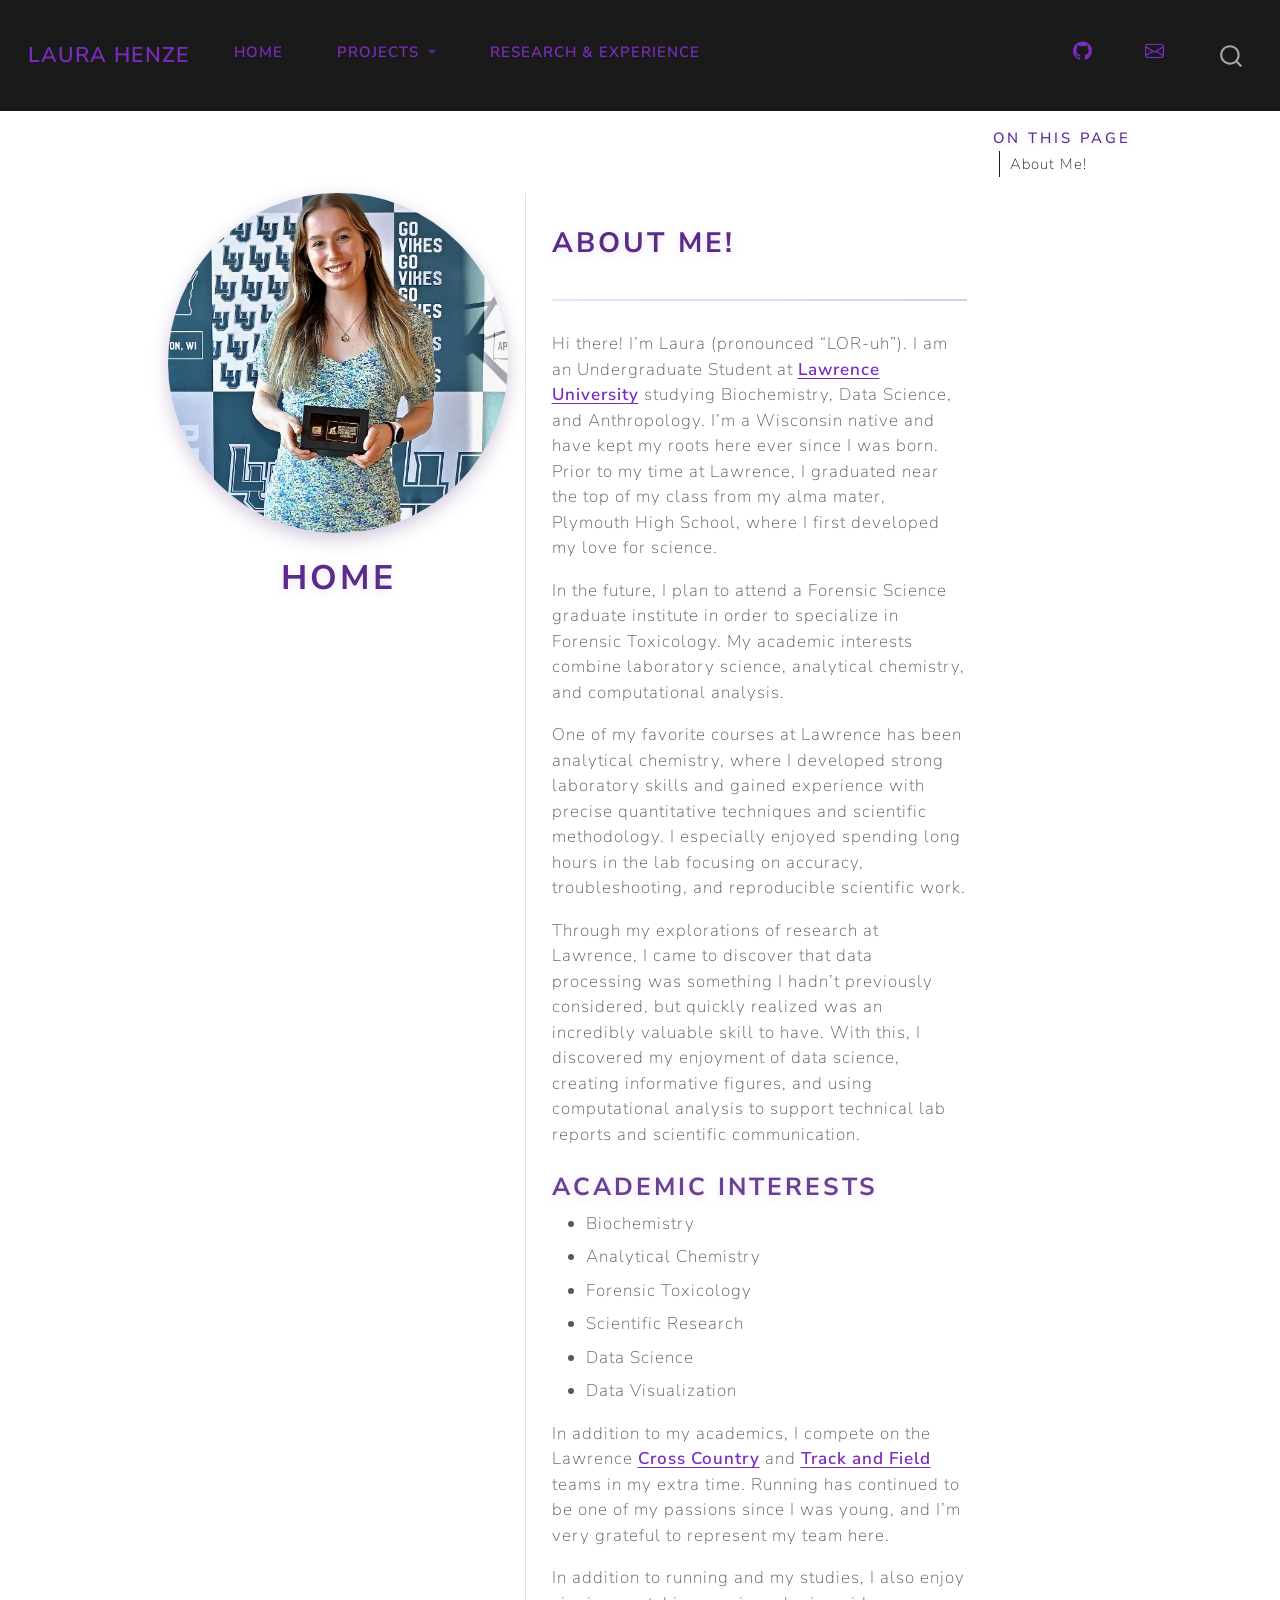
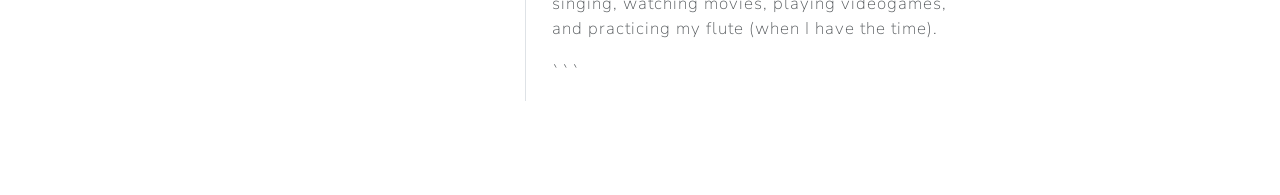
==== commit c8414716: "added poster project and additional project from another course" ====
--- a/docs/index.html
+++ b/docs/index.html
@@ -119,18 +119,14 @@
  <span class="dropdown-text">Poster Project</span></a>
   </li>  
         <li>
-    <a class="dropdown-item" href="./projects/research.qmd">
- <span class="dropdown-text">Research Beyond Class</span></a>
+    <a class="dropdown-item" href="./projects/research.html">
+ <span class="dropdown-text">Additional Project</span></a>
   </li>  
     </ul>
   </li>
   <li class="nav-item">
     <a class="nav-link" href="./experience.html"> 
 <span class="menu-text">Research &amp; Experience</span></a>
-  </li>  
-  <li class="nav-item">
-    <a class="nav-link" href="./resume.qmd"> 
-<span class="menu-text">Resume</span></a>
   </li>  
 </ul>
             <ul class="navbar-nav navbar-nav-scroll ms-auto">
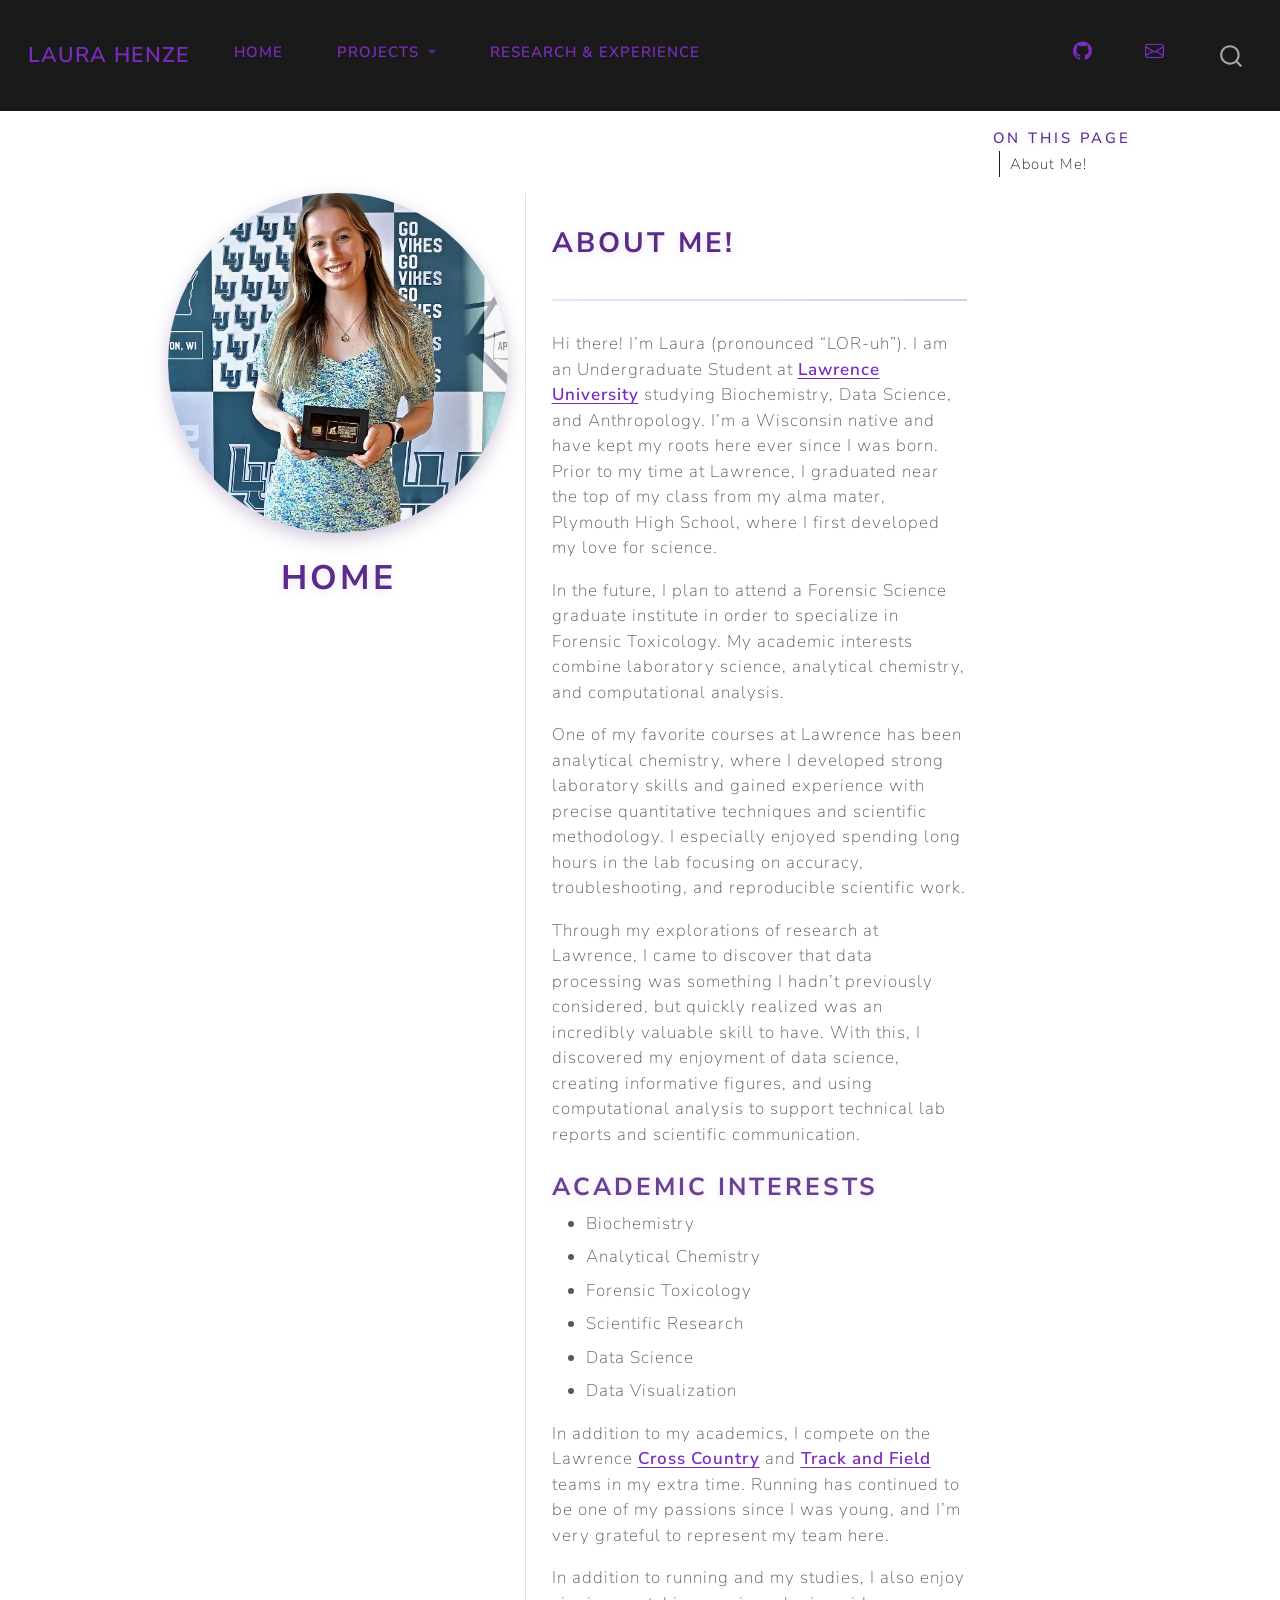
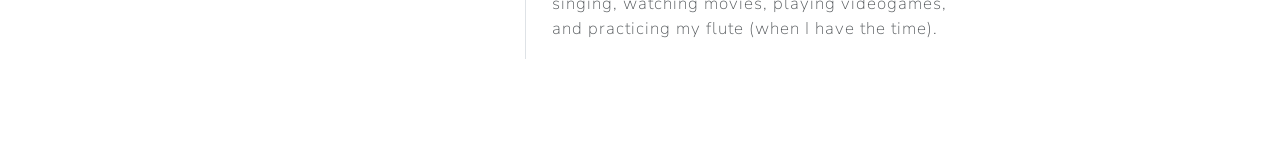
==== commit 78dd1b76: "final edits: added repo links, edited bullet points, edited language" ====
--- a/docs/index.html
+++ b/docs/index.html
@@ -103,16 +103,16 @@
  <span class="dropdown-text">All Projects</span></a>
   </li>  
         <li>
-    <a class="dropdown-item" href="./projects/pristineR.html">
- <span class="dropdown-text">pristineR Package</span></a>
-  </li>  
-        <li>
     <a class="dropdown-item" href="./projects/sql_project.html">
  <span class="dropdown-text">SQL Project</span></a>
   </li>  
         <li>
     <a class="dropdown-item" href="./projects/text_analysis.html">
  <span class="dropdown-text">Text Analysis Project</span></a>
+  </li>  
+        <li>
+    <a class="dropdown-item" href="./projects/pristineR.html">
+ <span class="dropdown-text">pristineR Package</span></a>
   </li>  
         <li>
     <a class="dropdown-item" href="./projects/poster_project.html">
@@ -199,7 +199,6 @@
 </ul>
 <p>In addition to my academics, I compete on the Lawrence <a href="https://vikings.lawrence.edu/sports/wcross">Cross Country</a> and <a href="https://vikings.lawrence.edu/sports/wcross">Track and Field</a> teams in my extra time. Running has continued to be one of my passions since I was young, and I’m very grateful to represent my team here.</p>
 <p>In addition to running and my studies, I also enjoy singing, watching movies, playing videogames, and practicing my flute (when I have the time).</p>
-<p>```</p>
 
 
 </section>
--- a/docs/styles.css
+++ b/docs/styles.css
@@ -87,4 +87,5 @@
 ul li {
   margin-bottom: 8px;
 }
+
 ```
